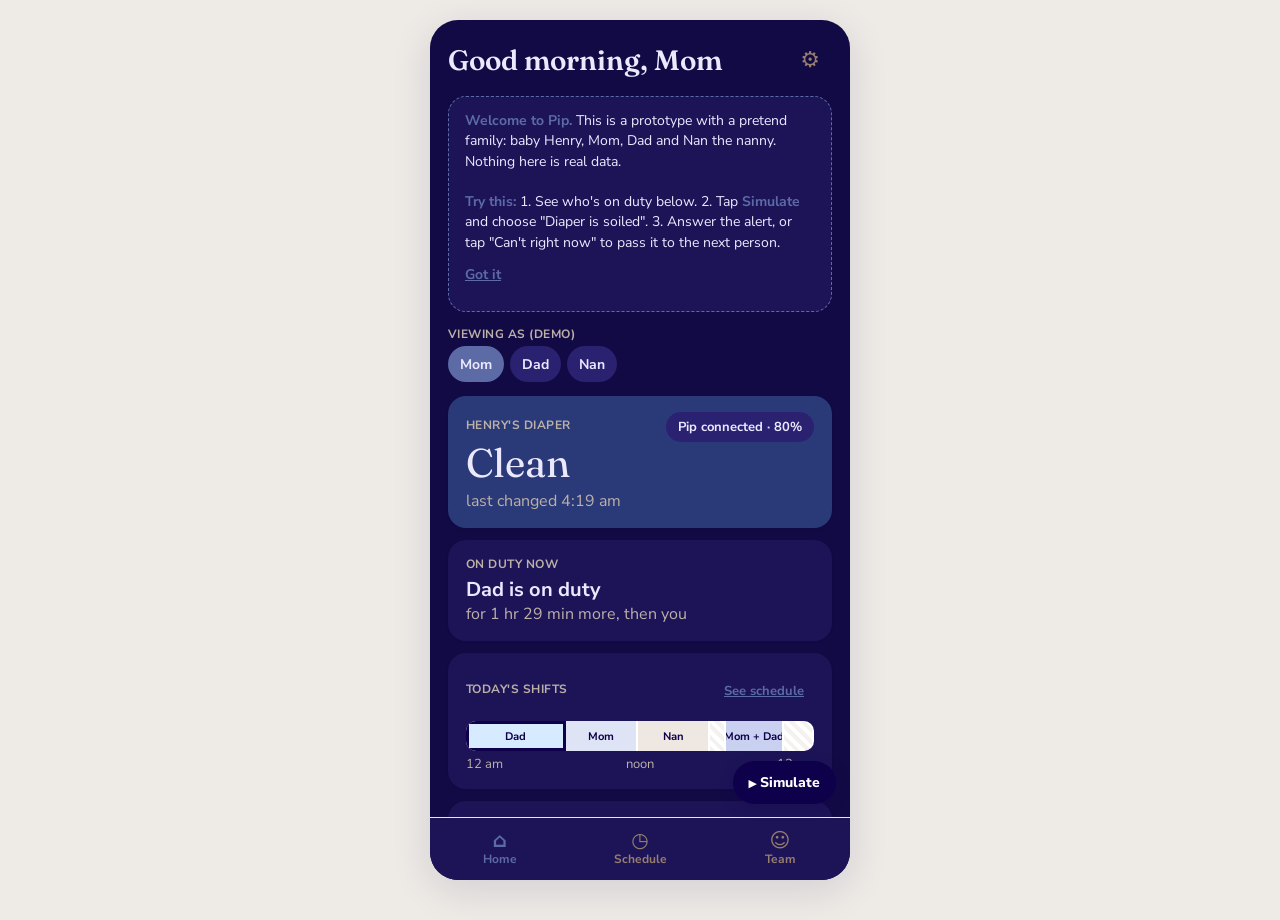
==== index.html @ 55df6bbd "Build Pip demo app: Home, Schedule, Team, alert with handoff, simulate controls Co-Authored-By: Clau" ====
<!DOCTYPE html>
<html lang="en">
<head>
<meta charset="utf-8">
<meta name="viewport" content="width=device-width, initial-scale=1, viewport-fit=cover">
<meta name="theme-color" content="#FBFAF8">
<title>Pip</title>
<link rel="preconnect" href="https://fonts.googleapis.com">
<link rel="preconnect" href="https://fonts.gstatic.com" crossorigin>
<link href="https://fonts.googleapis.com/css2?family=Fraunces:opsz,wght@9..144,500;9..144,600&family=Nunito+Sans:opsz,wght@6..12,400;6..12,600;6..12,700;6..12,800&display=swap" rel="stylesheet">
<link rel="stylesheet" href="style.css">
</head>
<body>
<div id="phone">
  <div id="banner" class="banner hidden"></div>
  <main id="screen"></main>
  <button id="simBtn" class="sim-fab" aria-label="Open demo controls">Simulate</button>
  <nav id="tabs" class="tabs">
    <button data-tab="home" class="tab active"><span class="ti">⌂</span>Home</button>
    <button data-tab="schedule" class="tab"><span class="ti">◷</span>Schedule</button>
    <button data-tab="team" class="tab"><span class="ti">☺</span>Team</button>
  </nav>
  <div id="sheet" class="sheet hidden" role="dialog" aria-modal="true"><div class="sheet-card" id="sheetCard"></div></div>
  <div id="alert" class="alert hidden" role="alertdialog" aria-live="assertive"></div>
  <div id="toast" class="toast hidden"></div>
</div>
<script src="app.js"></script>
</body>
</html>
---- style.css ----
:root{
  --twilight:#0E004A; --indigo:#5C6AA5; --sky:#CCE5FF; --gold:#FFF99F; --taupe:#977E6E;
  --page:#FBFAF8; --card:#fff; --line:#ece7e2;
  --head:"New Kansas","Fraunces",Georgia,serif; --body:"Nunito Sans",system-ui,sans-serif;
  --r:18px;
}
*{box-sizing:border-box}
html,body{margin:0;height:100%;background:#eeeae6;color:var(--twilight);font-family:var(--body);-webkit-tap-highlight-color:transparent}
button{font:inherit;color:inherit;cursor:pointer;border:0;background:none}
#phone{position:relative;max-width:420px;margin:0 auto;height:100%;background:var(--page);display:flex;flex-direction:column;overflow:hidden}
@media (min-width:500px){.tl{max-height:500px}#phone{height:min(860px,100vh);margin-top:max(0px,calc((100vh - 860px)/2));border-radius:28px;box-shadow:0 10px 40px rgba(14,0,74,.12)}}
main{flex:1;overflow-y:auto;padding:18px 18px 110px}
h1,h2,h3{font-family:var(--head);font-weight:600;margin:0}
h1{font-size:28px;line-height:1.15}
h2{font-size:21px}
.muted{color:var(--taupe)}
.small{font-size:13px}
.top{display:flex;justify-content:space-between;align-items:center;margin-bottom:14px}
.gear{width:44px;height:44px;border-radius:50%;font-size:22px;color:var(--taupe)}
.card{background:var(--card);border-radius:var(--r);padding:16px 18px;margin-bottom:12px;box-shadow:0 1px 3px rgba(14,0,74,.06)}
.label{font-size:12px;font-weight:700;letter-spacing:.04em;text-transform:uppercase;color:var(--taupe);margin-bottom:4px}
.big{font-family:var(--head);font-size:40px;line-height:1.05}
.mid{font-size:20px;font-weight:700}
.row{display:flex;align-items:center;justify-content:space-between;gap:10px}
.chip{display:inline-flex;align-items:center;gap:6px;padding:6px 12px;border-radius:999px;background:#f2f0ee;font-size:13px;font-weight:700}
.chip.ok{background:#e6f1ff;color:var(--indigo)}
.chip.warn{background:var(--gold);color:var(--twilight)}
.status.clean{background:var(--sky)}
.status.needs{background:var(--gold)}
.btn{display:block;width:100%;min-height:52px;border-radius:16px;font-weight:800;font-size:17px;padding:12px}
.btn.primary{background:var(--indigo);color:#fff}
.btn.secondary{background:#fff;border:2px solid var(--indigo);color:var(--indigo)}
.btn.quiet{background:#f2f0ee}
.btn+.btn{margin-top:10px}
.link{color:var(--indigo);text-decoration:underline;font-weight:700;padding:10px;min-height:44px}
.you{display:flex;gap:6px;flex-wrap:wrap;margin:4px 0 14px}
.you button{min-height:36px;padding:6px 12px;border-radius:999px;background:#f2f0ee;font-weight:700;font-size:14px}
.you button.on{background:var(--indigo);color:#fff}
.strip{display:flex;height:30px;border-radius:10px;overflow:hidden;margin-top:8px;font-size:11px;font-weight:700}
.strip div{display:flex;align-items:center;justify-content:center;color:var(--twilight);overflow:hidden;white-space:nowrap;border-right:2px solid #fff}
.strip .gap{background:repeating-linear-gradient(45deg,#f4f1ee,#f4f1ee 4px,#fff 4px,#fff 8px);color:var(--taupe)}
.strip .now{outline:3px solid var(--twilight);outline-offset:-3px}
.note{background:#f4f1ee;border-radius:14px;padding:12px 14px;font-size:14px;margin-bottom:12px}
.intro{background:#fff;border:1.5px dashed var(--indigo);border-radius:var(--r);padding:14px 16px;margin-bottom:14px;font-size:14px;line-height:1.45}
.intro b{color:var(--indigo)}

/* Banner */
.banner{padding:12px 16px;font-size:14px;font-weight:700;background:var(--gold);color:var(--twilight);display:flex;gap:10px;align-items:center;justify-content:space-between}
.banner button{text-decoration:underline;font-weight:800}

/* Tabs */
.tabs{position:absolute;left:0;right:0;bottom:0;display:flex;background:#fff;border-top:1px solid var(--line);padding-bottom:env(safe-area-inset-bottom)}
.tab{flex:1;min-height:62px;display:flex;flex-direction:column;align-items:center;justify-content:center;font-size:12px;font-weight:700;color:var(--taupe)}
.tab .ti{font-size:20px;line-height:1}
.tab.active{color:var(--indigo)}
.sim-fab{position:absolute;right:14px;bottom:76px;z-index:5;background:var(--twilight);color:#fff;font-weight:800;font-size:14px;padding:12px 16px;border-radius:999px;box-shadow:0 4px 14px rgba(14,0,74,.25)}
.sim-fab::before{content:"▶ ";font-size:11px}

/* Sheet */
.sheet{position:absolute;inset:0;background:rgba(14,0,74,.28);display:flex;align-items:flex-end;z-index:20}
.sheet-card{background:var(--page);width:100%;border-radius:24px 24px 0 0;padding:20px 18px 26px;max-height:88%;overflow-y:auto}
.sheet-card h2{margin-bottom:6px}
.picks{display:flex;gap:8px;flex-wrap:wrap;margin:12px 0 16px}
.picks button{min-height:44px;padding:8px 16px;border-radius:999px;border:2px solid var(--line);background:#fff;font-weight:700}
.picks button.on{border-color:var(--indigo);background:var(--indigo);color:#fff}
.simgrid{display:grid;gap:10px;margin-top:12px}
.simgrid .btn{text-align:left;padding:12px 16px;font-size:15px}
.simgrid .btn small{display:block;font-weight:600;font-size:12px;opacity:.75}
.meter{height:10px;border-radius:6px;background:#eee;overflow:hidden;margin:8px 0}
.meter i{display:block;height:100%;background:var(--indigo);transition:width .3s}

/* Alert */
.alert{position:absolute;inset:0;z-index:30;background:var(--gold);display:flex;flex-direction:column;padding:28px 22px;text-align:center}
.alert .clock{font-size:15px;font-weight:700;opacity:.7}
.alert .icon{width:86px;height:86px;border-radius:50%;background:#fff;margin:22px auto 16px;display:flex;align-items:center;justify-content:center;font-size:40px;animation:pulse 2s ease-in-out infinite}
@keyframes pulse{50%{transform:scale(1.07)}}
.alert h1{font-size:34px}
.alert .sub{font-size:19px;margin:8px 0 4px}
.alert .chips{margin:14px 0}
.alert .spacer{flex:1}
.alert .count{font-size:14px;font-weight:700;margin:12px 0 4px}
.alert.night{background:#1c1260;color:#f3f0ff}
.alert.night .icon{background:#2a2080}
.alert.night .btn.secondary{background:transparent;color:#fff;border-color:#c9c4ff}

/* Schedule */
.seg{display:inline-flex;background:#f2f0ee;border-radius:999px;padding:3px}
.seg button{padding:7px 14px;border-radius:999px;font-weight:700;font-size:13px;min-height:36px}
.seg button.on{background:#fff;box-shadow:0 1px 3px rgba(0,0,0,.08)}
.tl{position:relative;display:flex;max-height:calc(100vh - 330px);min-height:300px;overflow-y:auto;overscroll-behavior:contain;background:#fff;border-radius:var(--r);overflow:hidden;margin-top:10px;user-select:none}
.hours{width:52px;flex:none;border-right:1px solid var(--line)}
.hours div{height:48px;font-size:11px;color:var(--taupe);padding:2px 6px 0 0;text-align:right}
.grid{position:relative;flex:1;touch-action:pan-y;background:repeating-linear-gradient(#fff 0 47px,var(--line) 47px 48px)}
.blk{position:absolute;border-radius:12px;padding:6px 9px;font-size:13px;font-weight:700;overflow:hidden;background:#dfe3f6;border:1.5px solid #c8cfee;touch-action:pan-y}
.blk .t{font-weight:600;font-size:11px;opacity:.8}
.blk.sugg{background:rgba(255,255,255,.7);border:2px dashed rgba(151,126,110,.6);color:var(--taupe)}
.blk.draft{background:rgba(92,106,165,.25);border:2px solid var(--indigo)}
.blk .h{position:absolute;left:0;right:0;height:18px;touch-action:none;cursor:ns-resize;display:flex;justify-content:center}
.blk .h::after{content:"";width:28px;height:4px;border-radius:3px;background:rgba(14,0,74,.35);margin-top:7px}
.blk .h.top{top:-4px}.blk .h.bot{bottom:-4px}
.blk.sugg .h{display:none}
.nowline{position:absolute;left:0;right:0;height:2px;background:var(--twilight);z-index:3;pointer-events:none}
.nowline::before{content:"";position:absolute;left:-5px;top:-4px;width:10px;height:10px;border-radius:50%;background:var(--twilight)}
.p-Mom{background:#dfe3f6;border-color:#c3cbee}
.p-Dad{background:#d6ebff;border-color:#b5d7fb}
.p-Nan{background:#efe7e1;border-color:#dccbbf}
.p-multi{background:#c9d0f0;border-color:#aab4e6}
.p-other{background:#e8f0e4;border-color:#cddfc6}
.week{display:grid;grid-template-columns:44px repeat(7,1fr);gap:4px;margin-top:12px;font-size:11px;font-weight:700;text-align:center}
.week div{min-height:38px;border-radius:8px;display:flex;align-items:center;justify-content:center}
.week .h{color:var(--taupe)}

/* Team */
.person{display:flex;align-items:center;gap:12px;padding:10px 0;border-bottom:1px solid var(--line)}
.person:last-child{border-bottom:0}
.av{width:44px;height:44px;border-radius:50%;display:flex;align-items:center;justify-content:center;font-weight:800;font-size:18px;flex:none}
.person .grow{flex:1}
.ord{display:flex;gap:4px}
.ord button{width:40px;height:40px;border-radius:12px;background:#f2f0ee;font-size:16px}
input[type=text],input[type=number]{font:inherit;width:100%;min-height:48px;border-radius:14px;border:1.5px solid var(--line);padding:10px 14px;background:#fff}
.switch{display:flex;justify-content:space-between;align-items:center;min-height:52px;gap:12px}
.switch input{width:22px;height:22px;accent-color:var(--indigo)}
.toast{position:absolute;left:16px;right:16px;top:14px;background:var(--twilight);color:#fff;padding:14px 16px;border-radius:16px;font-weight:700;font-size:14px;z-index:40;text-align:center}
.hidden{display:none!important}

/* Night mode for the app body */
body.night #phone{background:#120a45;color:#ece9ff}
body.night .card,body.night .tl,body.night .tabs,body.night .grid{background-color:#1d1458}
body.night .grid{background:repeating-linear-gradient(#1d1458 0 47px,#2c2370 47px 48px)}
body.night .status.clean{background:#2a3a78}
body.night .status.needs{background:var(--gold);color:var(--twilight)}
body.night .note,body.night .chip,body.night .you button,body.night .seg,body.night .btn.quiet,body.night .ord button{background:#2a2170;color:#ece9ff}
body.night .you button.on{background:var(--indigo)}
body.night .sheet-card{background:#160d4f}
body.night .muted,body.night .label{color:#bcb0a7}
body.night .blk{color:var(--twilight)}
body.night .intro{background:#1d1458}
body.night input{background:#1d1458;color:#fff;border-color:#2c2370}
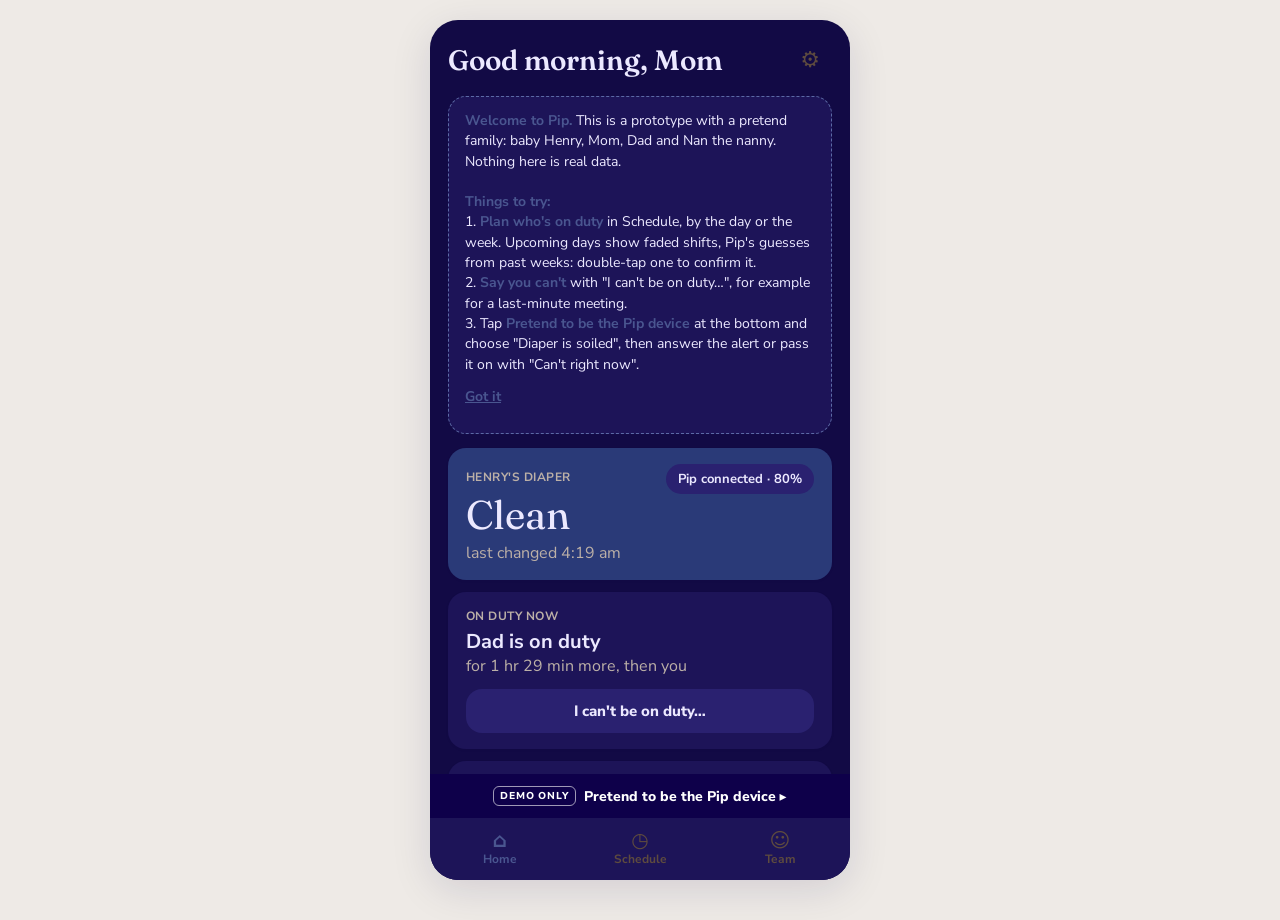
==== commit ac656db0: "Replace floating Simulate button with a labeled demo-only strip Co-Authored-By: Claude Opus 5.5 <nor" ====
--- a/index.html
+++ b/index.html
@@ -14,7 +14,7 @@
 <div id="phone">
   <div id="banner" class="banner hidden"></div>
   <main id="screen"></main>
-  <button id="simBtn" class="sim-fab" aria-label="Open demo controls">Simulate</button>
+  <button id="simBtn" class="sim-bar" aria-label="Open demo controls"><span>DEMO ONLY</span> Pretend to be the Pip device ▸</button>
   <nav id="tabs" class="tabs">
     <button data-tab="home" class="tab active"><span class="ti">⌂</span>Home</button>
     <button data-tab="schedule" class="tab"><span class="ti">◷</span>Schedule</button>
--- a/style.css
+++ b/style.css
@@ -1,6 +1,6 @@
 :root{
   --twilight:#0E004A; --indigo:#5C6AA5; --sky:#CCE5FF; --gold:#FFF99F; --taupe:#977E6E;
-  --page:#FBFAF8; --card:#fff; --line:#ece7e2;
+  --page:#FBFAF8; --taupe-text:#5E4B3F; --indigo-text:#4A5690; --on-tint:#3D3570; --card:#fff; --line:#ece7e2;
   --head:"New Kansas","Fraunces",Georgia,serif; --body:"Nunito Sans",system-ui,sans-serif;
   --r:18px;
 }
@@ -9,40 +9,40 @@
 button{font:inherit;color:inherit;cursor:pointer;border:0;background:none}
 #phone{position:relative;max-width:420px;margin:0 auto;height:100%;background:var(--page);display:flex;flex-direction:column;overflow:hidden}
 @media (min-width:500px){.tl{max-height:500px}#phone{height:min(860px,100vh);margin-top:max(0px,calc((100vh - 860px)/2));border-radius:28px;box-shadow:0 10px 40px rgba(14,0,74,.12)}}
-main{flex:1;overflow-y:auto;padding:18px 18px 110px}
+main{flex:1;overflow-y:auto;padding:18px 18px 140px}
 h1,h2,h3{font-family:var(--head);font-weight:600;margin:0}
 h1{font-size:28px;line-height:1.15}
 h2{font-size:21px}
-.muted{color:var(--taupe)}
+.muted{color:var(--taupe-text)}
 .small{font-size:13px}
 .top{display:flex;justify-content:space-between;align-items:center;margin-bottom:14px}
-.gear{width:44px;height:44px;border-radius:50%;font-size:22px;color:var(--taupe)}
+.gear{width:44px;height:44px;border-radius:50%;font-size:22px;color:var(--taupe-text)}
 .card{background:var(--card);border-radius:var(--r);padding:16px 18px;margin-bottom:12px;box-shadow:0 1px 3px rgba(14,0,74,.06)}
-.label{font-size:12px;font-weight:700;letter-spacing:.04em;text-transform:uppercase;color:var(--taupe);margin-bottom:4px}
+.label{font-size:12px;font-weight:700;letter-spacing:.04em;text-transform:uppercase;color:var(--taupe-text);margin-bottom:4px}
 .big{font-family:var(--head);font-size:40px;line-height:1.05}
 .mid{font-size:20px;font-weight:700}
 .row{display:flex;align-items:center;justify-content:space-between;gap:10px}
 .chip{display:inline-flex;align-items:center;gap:6px;padding:6px 12px;border-radius:999px;background:#f2f0ee;font-size:13px;font-weight:700}
-.chip.ok{background:#e6f1ff;color:var(--indigo)}
+.chip.ok{background:#fff;color:var(--indigo-text)}
 .chip.warn{background:var(--gold);color:var(--twilight)}
 .status.clean{background:var(--sky)}
 .status.needs{background:var(--gold)}
 .btn{display:block;width:100%;min-height:52px;border-radius:16px;font-weight:800;font-size:17px;padding:12px}
 .btn.primary{background:var(--indigo);color:#fff}
-.btn.secondary{background:#fff;border:2px solid var(--indigo);color:var(--indigo)}
+.btn.secondary{background:#fff;border:2px solid var(--indigo);color:var(--indigo-text)}
 .btn.quiet{background:#f2f0ee}
 .btn+.btn{margin-top:10px}
-.link{color:var(--indigo);text-decoration:underline;font-weight:700;padding:10px;min-height:44px}
+.link{color:var(--indigo-text);text-decoration:underline;font-weight:700;padding:10px;min-height:44px}
 .you{display:flex;gap:6px;flex-wrap:wrap;margin:4px 0 14px}
 .you button{min-height:36px;padding:6px 12px;border-radius:999px;background:#f2f0ee;font-weight:700;font-size:14px}
 .you button.on{background:var(--indigo);color:#fff}
 .strip{display:flex;height:30px;border-radius:10px;overflow:hidden;margin-top:8px;font-size:11px;font-weight:700}
 .strip div{display:flex;align-items:center;justify-content:center;color:var(--twilight);overflow:hidden;white-space:nowrap;border-right:2px solid #fff}
-.strip .gap{background:repeating-linear-gradient(45deg,#f4f1ee,#f4f1ee 4px,#fff 4px,#fff 8px);color:var(--taupe)}
+.strip .gap{background:repeating-linear-gradient(45deg,#f4f1ee,#f4f1ee 4px,#fff 4px,#fff 8px);color:var(--taupe-text)}
 .strip .now{outline:3px solid var(--twilight);outline-offset:-3px}
 .note{background:#f4f1ee;border-radius:14px;padding:12px 14px;font-size:14px;margin-bottom:12px}
 .intro{background:#fff;border:1.5px dashed var(--indigo);border-radius:var(--r);padding:14px 16px;margin-bottom:14px;font-size:14px;line-height:1.45}
-.intro b{color:var(--indigo)}
+.intro b{color:var(--indigo-text)}
 
 /* Banner */
 .banner{padding:12px 16px;font-size:14px;font-weight:700;background:var(--gold);color:var(--twilight);display:flex;gap:10px;align-items:center;justify-content:space-between}
@@ -50,9 +50,9 @@
 
 /* Tabs */
 .tabs{position:absolute;left:0;right:0;bottom:0;display:flex;background:#fff;border-top:1px solid var(--line);padding-bottom:env(safe-area-inset-bottom)}
-.tab{flex:1;min-height:62px;display:flex;flex-direction:column;align-items:center;justify-content:center;font-size:12px;font-weight:700;color:var(--taupe)}
+.tab{flex:1;min-height:62px;display:flex;flex-direction:column;align-items:center;justify-content:center;font-size:12px;font-weight:700;color:var(--taupe-text)}
 .tab .ti{font-size:20px;line-height:1}
-.tab.active{color:var(--indigo)}
+.tab.active{color:var(--indigo-text)}
 .sim-fab{position:absolute;right:14px;bottom:76px;z-index:5;background:var(--twilight);color:#fff;font-weight:800;font-size:14px;padding:12px 16px;border-radius:999px;box-shadow:0 4px 14px rgba(14,0,74,.25)}
 .sim-fab::before{content:"▶ ";font-size:11px}
 
@@ -65,7 +65,7 @@
 .picks button.on{border-color:var(--indigo);background:var(--indigo);color:#fff}
 .simgrid{display:grid;gap:10px;margin-top:12px}
 .simgrid .btn{text-align:left;padding:12px 16px;font-size:15px}
-.simgrid .btn small{display:block;font-weight:600;font-size:12px;opacity:.75}
+.simgrid .btn small{display:block;font-weight:600;font-size:13px;opacity:.9}
 .meter{height:10px;border-radius:6px;background:#eee;overflow:hidden;margin:8px 0}
 .meter i{display:block;height:100%;background:var(--indigo);transition:width .3s}
 
@@ -89,11 +89,11 @@
 .seg button.on{background:#fff;box-shadow:0 1px 3px rgba(0,0,0,.08)}
 .tl{position:relative;display:flex;max-height:calc(100vh - 330px);min-height:300px;overflow-y:auto;overscroll-behavior:contain;background:#fff;border-radius:var(--r);overflow:hidden;margin-top:10px;user-select:none}
 .hours{width:52px;flex:none;border-right:1px solid var(--line)}
-.hours div{height:48px;font-size:11px;color:var(--taupe);padding:2px 6px 0 0;text-align:right}
+.hours div{height:48px;font-size:11px;color:var(--taupe-text);padding:2px 6px 0 0;text-align:right}
 .grid{position:relative;flex:1;touch-action:pan-y;background:repeating-linear-gradient(#fff 0 47px,var(--line) 47px 48px)}
 .blk{position:absolute;border-radius:12px;padding:6px 9px;font-size:13px;font-weight:700;overflow:hidden;background:#dfe3f6;border:1.5px solid #c8cfee;touch-action:pan-y}
 .blk .t{font-weight:600;font-size:11px;opacity:.8}
-.blk.sugg{background:rgba(255,255,255,.7);border:2px dashed rgba(151,126,110,.6);color:var(--taupe)}
+.blk.sugg{background:rgba(255,255,255,.7);border:2px dashed rgba(151,126,110,.6);color:var(--taupe-text)}
 .blk.draft{background:rgba(92,106,165,.25);border:2px solid var(--indigo)}
 .blk .h{position:absolute;left:0;right:0;height:18px;touch-action:none;cursor:ns-resize;display:flex;justify-content:center}
 .blk .h::after{content:"";width:28px;height:4px;border-radius:3px;background:rgba(14,0,74,.35);margin-top:7px}
@@ -106,9 +106,6 @@
 .p-Nan{background:#efe7e1;border-color:#dccbbf}
 .p-multi{background:#c9d0f0;border-color:#aab4e6}
 .p-other{background:#e8f0e4;border-color:#cddfc6}
-.week{display:grid;grid-template-columns:44px repeat(7,1fr);gap:4px;margin-top:12px;font-size:11px;font-weight:700;text-align:center}
-.week div{min-height:38px;border-radius:8px;display:flex;align-items:center;justify-content:center}
-.week .h{color:var(--taupe)}
 
 /* Team */
 .person{display:flex;align-items:center;gap:12px;padding:10px 0;border-bottom:1px solid var(--line)}
@@ -136,3 +133,60 @@
 body.night .blk{color:var(--twilight)}
 body.night .intro{background:#1d1458}
 body.night input{background:#1d1458;color:#fff;border-color:#2c2370}
+
+/* v2: day nav, tools, suggestions, week grid, "Not" */
+.navbtn{width:40px;height:40px;border-radius:50%;font-size:24px;line-height:1;color:var(--indigo-text);flex:none}
+.btn.tool{min-height:44px;font-size:14px;padding:8px 10px}
+.row .btn.tool+.btn.tool{margin-top:0}
+.blk.sugg{cursor:pointer}
+.blk .x{position:absolute;top:4px;right:4px;width:32px;height:32px;border-radius:50%;background:rgba(255,255,255,.85);font-size:14px;color:var(--taupe-text)}
+.away{position:absolute;right:0;width:46%;z-index:2;pointer-events:none;border-left:3px solid var(--taupe);background:repeating-linear-gradient(135deg,rgba(151,126,110,.18) 0 6px,rgba(151,126,110,0) 6px 12px)}
+.away span{position:absolute;top:4px;right:6px;background:#fff;border:1.5px solid var(--taupe);color:var(--taupe-text);font-size:11px;font-weight:800;padding:2px 8px;border-radius:999px}
+.week{display:grid;grid-template-columns:54px repeat(7,1fr);gap:4px;margin-top:12px;font-size:12px;font-weight:700;text-align:center}
+.week .h,.week .wh{color:var(--taupe-text);display:flex;flex-direction:column;align-items:center;justify-content:center;font-size:11px;line-height:1.2}
+.week .h span,.week .wh span{font-weight:600}
+.week .wh{min-height:40px;border-radius:10px;cursor:pointer}
+.week .wh.today{background:var(--indigo);color:#fff}
+.wc{min-height:50px;border-radius:10px;border:1.5px solid transparent;font-weight:800;font-size:12px;display:flex;flex-direction:column;align-items:center;justify-content:center;padding:2px;color:var(--twilight)}
+.wc i{font-style:normal;font-size:10px;color:var(--taupe-text);font-weight:800}
+.wc.sugg{background:rgba(255,255,255,.6);border:2px dashed rgba(151,126,110,.6);color:var(--taupe-text)}
+.wc.open{background:repeating-linear-gradient(45deg,#f4f1ee,#f4f1ee 4px,#fff 4px,#fff 8px);color:var(--taupe-text);font-weight:700}
+.wc.past{opacity:.8}
+.picks button.not.on{background:var(--taupe);border-color:var(--taupe-text);color:#fff}
+body.night .wc.open{background:#2a2170;color:#bcb0a7}
+
+a.btn.feedback{text-align:center;text-decoration:none;margin:4px 0 12px;font-size:15px;display:flex;align-items:center;justify-content:center}
+
+/* Contrast: secondary text on the tinted status cards uses a deep twilight tint, not grey */
+.status .muted,.status .label{color:var(--on-tint)}
+.status.needs .muted,.status.needs .label{color:var(--twilight)}
+.blk .t{opacity:1;color:var(--on-tint)}
+.blk.sugg,.blk.sugg .t{color:var(--taupe-text)}
+.alert .muted{opacity:1!important}
+.alert .clock{opacity:1;color:var(--on-tint)}
+.alert.night .clock{color:#d9d4ff}
+.strip .gap,.wc.open{color:var(--taupe-text)}
+
+/* Week view: calendar-style time grid */
+.wk{background:#fff;border-radius:var(--r);margin-top:10px;overflow:hidden}
+.wk-head{display:grid;grid-template-columns:34px repeat(7,1fr);border-bottom:1px solid var(--line)}
+.wk-head .wh{min-height:44px;font-size:11px;color:var(--taupe-text);line-height:1.2;padding:4px 0}
+.wk-head .wh b{font-size:15px;color:var(--twilight)}
+.wk-head .wh.today{background:var(--indigo);color:#fff;border-radius:10px;margin:3px}
+.wk-head .wh.today b{color:#fff}
+.wk-body{display:grid;grid-template-columns:34px repeat(7,1fr);max-height:calc(100vh - 380px);min-height:280px;overflow-y:auto;overscroll-behavior:contain}
+@media (min-width:500px){.wk-body{max-height:440px}}
+.wk-hours div{font-size:9px;color:var(--taupe-text);text-align:right;padding-right:3px;line-height:1}
+.wk-col{position:relative;border-left:1px solid var(--line);background:repeating-linear-gradient(#fff 0 29px,#f1ede9 29px 30px)}
+.wk-col.past{background:repeating-linear-gradient(#faf8f6 0 29px,#f1ede9 29px 30px)}
+.wb{position:absolute;border-radius:6px;border-width:1px;border-style:solid;font-size:10px;font-weight:800;text-align:center;padding-top:2px;overflow:hidden;color:var(--twilight);cursor:pointer}
+.wb.sugg{background:#fff;border:1.5px dashed rgba(151,126,110,.7);color:var(--taupe-text)}
+.wk-col.past .wb{opacity:.8}
+.wa{position:absolute;right:0;width:45%;z-index:2;pointer-events:none;border-left:2px solid var(--taupe);background:repeating-linear-gradient(135deg,rgba(151,126,110,.25) 0 4px,rgba(151,126,110,0) 4px 8px);font-size:9px;font-weight:800;color:var(--taupe-text);text-align:right;padding-right:2px}
+body.night .wk,body.night .wk-col{background-color:#1d1458}
+
+/* Demo control: a slim strip above the tab bar, clearly separate from the app itself */
+.sim-fab{display:none}
+.sim-bar{position:absolute;left:0;right:0;bottom:62px;z-index:5;min-height:44px;background:var(--twilight);color:#fff;font-weight:800;font-size:14px;display:flex;align-items:center;justify-content:center;gap:8px}
+.sim-bar span{font-size:10px;letter-spacing:.08em;border:1px solid rgba(255,255,255,.6);border-radius:6px;padding:2px 6px}
+main{padding-bottom:130px}
